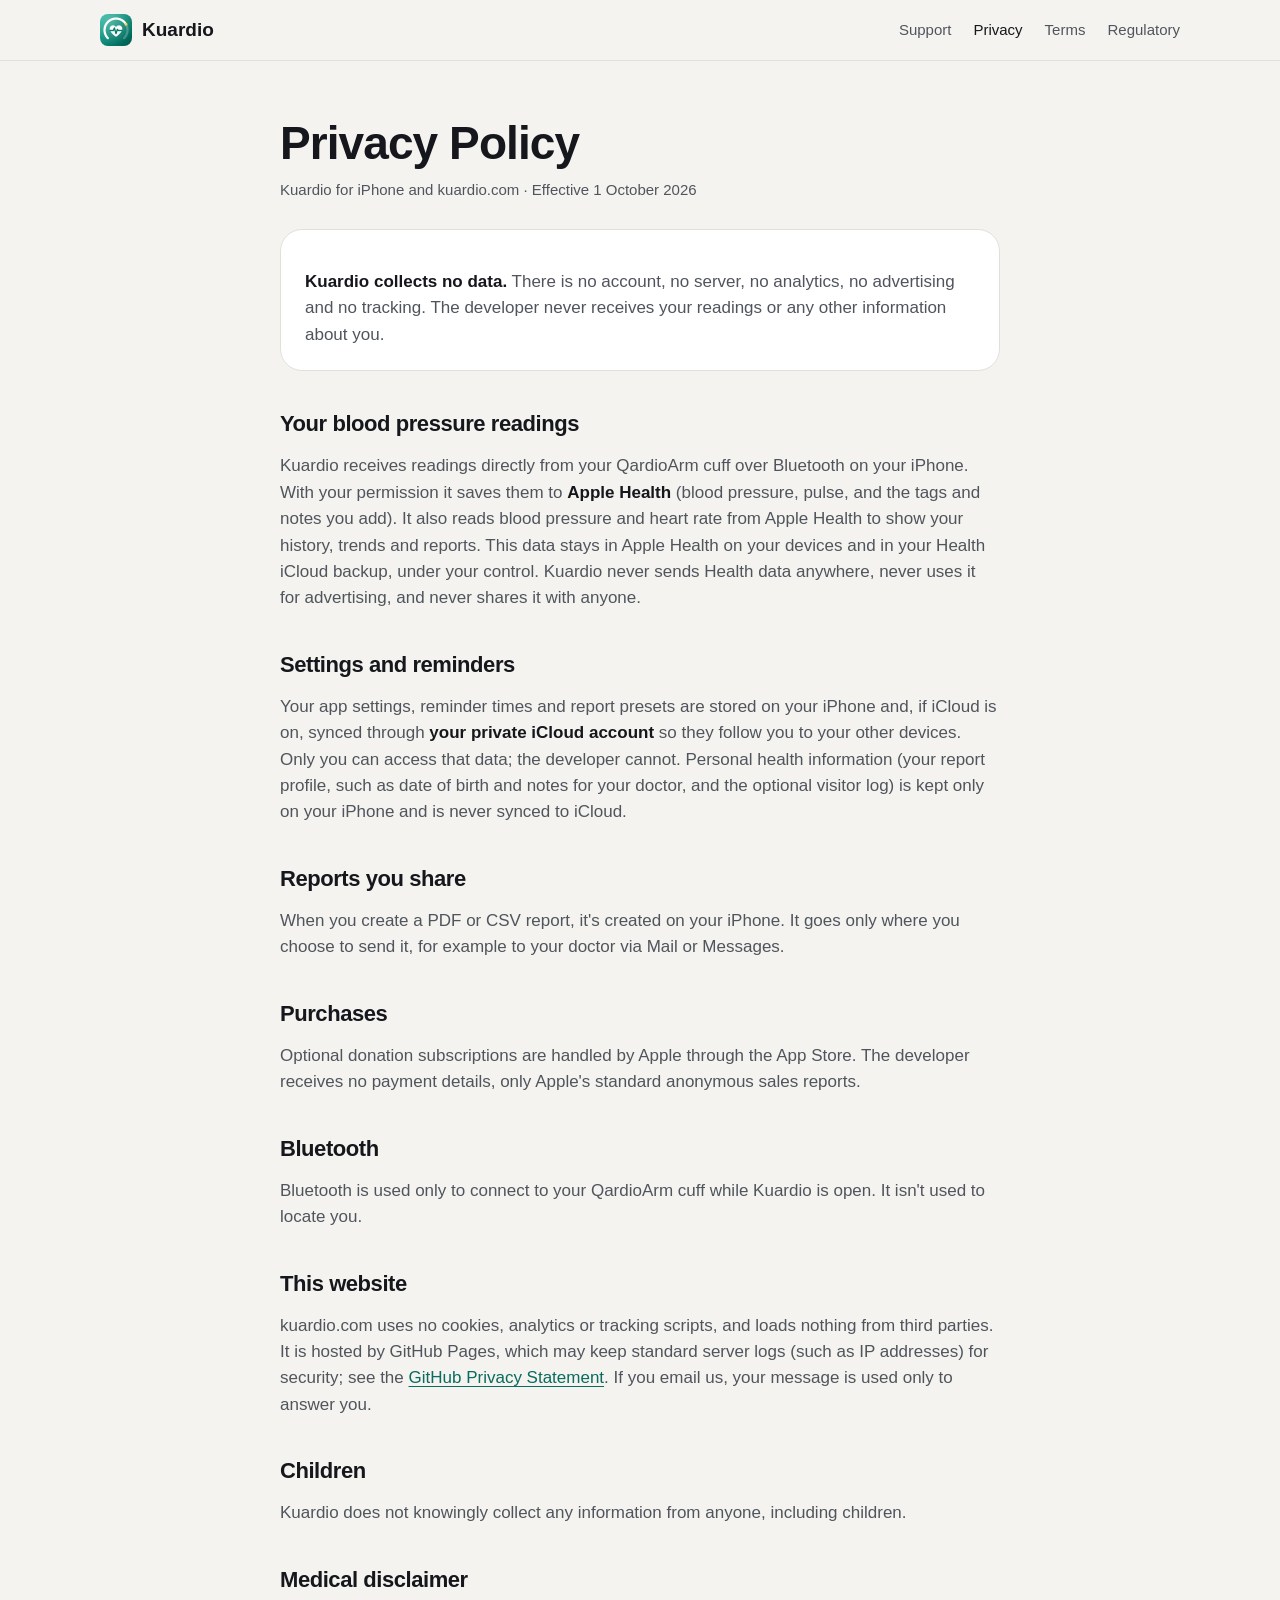
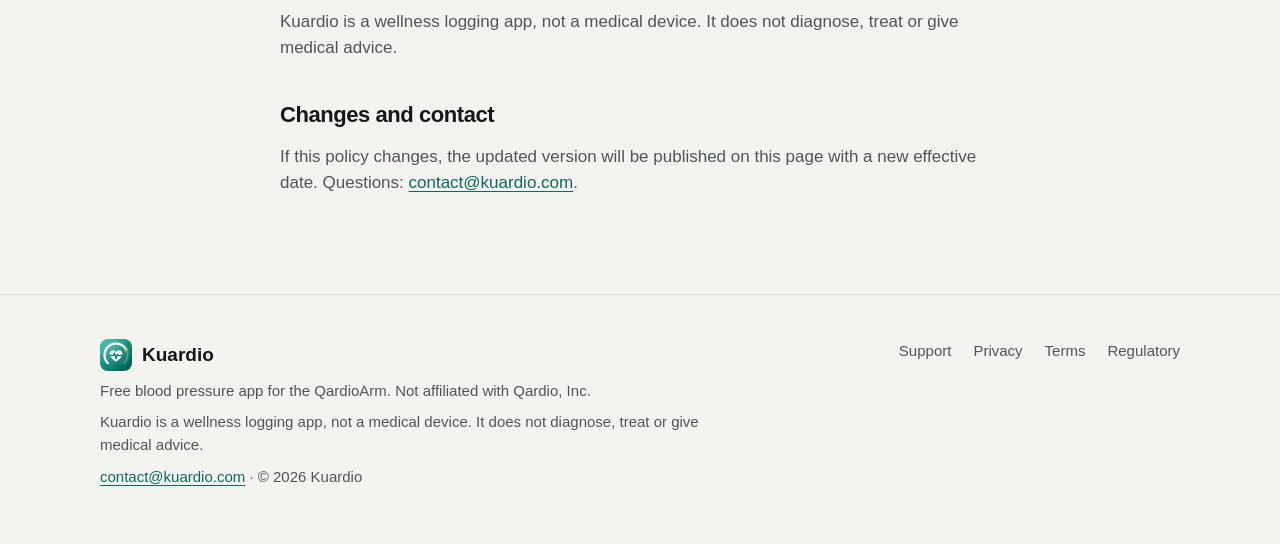
==== privacy.html @ b826f0f4 "Kuardio website: home, support, privacy, terms and regulatory pages Co-Authored-By: Claude Opus 5.5 " ====
<!doctype html>
<html lang="en">
<head>
<meta charset="utf-8">
<meta name="viewport" content="width=device-width, initial-scale=1">
<title>Privacy Policy – Kuardio</title>
<meta name="description" content="Kuardio collects no data: no account, no analytics, no tracking. Readings stay in Apple Health.">
<link rel="canonical" href="https://kuardio.com/privacy.html">
<meta name="theme-color" content="#0A6B5E">
<link rel="icon" href="/favicon.png">
<link rel="apple-touch-icon" href="/assets/img/apple-touch-icon.png">
<link rel="stylesheet" href="/assets/site.css">
</head>
<body>

<header class="site-header">
  <div class="wrap">
    <a class="brand" href="/"><img src="/assets/img/icon-512.png" alt="">Kuardio</a>
    <nav aria-label="Main">
      <a href="/support.html">Support</a>
      <a href="/privacy.html" class="optional" aria-current="page">Privacy</a>
      <a href="/terms.html" class="optional">Terms</a>
      <a href="/regulatory.html" class="optional">Regulatory</a>
    </nav>
  </div>
</header>

<main class="doc">
<h1>Privacy Policy</h1>
<p class="meta">Kuardio for iPhone and kuardio.com · Effective 1 October 2026</p>

<div class="card">
  <p><strong>Kuardio collects no data.</strong> There is no account, no server, no analytics, no advertising and no
    tracking. The developer never receives your readings or any other information about you.</p>
</div>

<h2>Your blood pressure readings</h2>
<p>Kuardio receives readings directly from your QardioArm cuff over Bluetooth on your iPhone. With your permission it
  saves them to <strong>Apple Health</strong> (blood pressure, pulse, and the tags and notes you add). It also reads blood
  pressure and heart rate from Apple Health to show your history, trends and reports. This data stays in Apple Health on
  your devices and in your Health iCloud backup, under your control. Kuardio never sends Health data anywhere, never uses
  it for advertising, and never shares it with anyone.</p>

<h2>Settings and reminders</h2>
<p>Your app settings, reminder times and report presets are stored on your iPhone and, if iCloud is on, synced through
  <strong>your private iCloud account</strong> so they follow you to your other devices. Only you can access that data;
  the developer cannot. Personal health information (your report profile, such as date of birth and notes for your
  doctor, and the optional visitor log) is kept only on your iPhone and is never synced to iCloud.</p>

<h2>Reports you share</h2>
<p>When you create a PDF or CSV report, it's created on your iPhone. It goes only where you choose to send it, for
  example to your doctor via Mail or Messages.</p>

<h2>Purchases</h2>
<p>Optional donation subscriptions are handled by Apple through the App Store. The developer receives no payment
  details, only Apple's standard anonymous sales reports.</p>

<h2>Bluetooth</h2>
<p>Bluetooth is used only to connect to your QardioArm cuff while Kuardio is open. It isn't used to locate you.</p>

<h2>This website</h2>
<p>kuardio.com uses no cookies, analytics or tracking scripts, and loads nothing from third parties. It is hosted by
  GitHub Pages, which may keep standard server logs (such as IP addresses) for security; see the
  <a href="https://docs.github.com/en/site-policy/privacy-policies/github-general-privacy-statement">GitHub Privacy
  Statement</a>. If you email us, your message is used only to answer you.</p>

<h2>Children</h2>
<p>Kuardio does not knowingly collect any information from anyone, including children.</p>

<h2>Medical disclaimer</h2>
<p>Kuardio is a wellness logging app, not a medical device. It does not diagnose, treat or give medical advice.</p>

<h2>Changes and contact</h2>
<p>If this policy changes, the updated version will be published on this page with a new effective date. Questions:
  <a href="mailto:contact@kuardio.com">contact@kuardio.com</a>.</p>
</main>

<footer class="site-footer">
  <div class="wrap">
    <div>
      <a class="brand" href="/"><img src="/assets/img/icon-512.png" alt="">Kuardio</a>
      <p>Free blood pressure app for the QardioArm. Not affiliated with Qardio, Inc.</p>
      <p>Kuardio is a wellness logging app, not a medical device. It does not diagnose, treat or give medical advice.</p>
      <p><a href="mailto:contact@kuardio.com">contact@kuardio.com</a> · © 2026 Kuardio</p>
    </div>
    <nav aria-label="Footer">
      <a href="/support.html">Support</a>
      <a href="/privacy.html">Privacy</a>
      <a href="/terms.html">Terms</a>
      <a href="/regulatory.html">Regulatory</a>
    </nav>
  </div>
</footer>
</body>
</html>
---- assets/site.css ----
/* Kuardio website. One stylesheet, no build step, no third-party code. */
:root {
  color-scheme: light dark;
  --bg: #F4F3EF;
  --surface: #FFFFFF;
  --ink: #15171C;
  --ink2: #50555D;
  --line: #E2E0DA;
  --accent: #0A6B5E;
  --accent-bright: #13A08B;
  --accent-ink: #FFFFFF;
  --hero: #07110F;
  --hero-ink: #F2F5F4;
  --hero-ink2: #A9B8B4;
  --radius: 22px;
  --max: 1120px;
}
@media (prefers-color-scheme: dark) {
  :root {
    --bg: #0B0D0F;
    --surface: #16191C;
    --ink: #F2F2EF;
    --ink2: #B1B7BE;
    --line: #262A2F;
    --accent: #4FD1BC;
    --accent-bright: #4FD1BC;
    --accent-ink: #04201B;
  }
}

* { box-sizing: border-box; }
html { scroll-behavior: smooth; -webkit-text-size-adjust: 100%; }
body {
  margin: 0;
  background: var(--bg);
  color: var(--ink);
  font: 17px/1.55 -apple-system, BlinkMacSystemFont, "SF Pro Text", "Helvetica Neue", Helvetica, Arial, sans-serif;
  -webkit-font-smoothing: antialiased;
}
img { max-width: 100%; display: block; }
a { color: var(--accent); text-underline-offset: 3px; }
h1, h2, h3 { line-height: 1.15; letter-spacing: -0.02em; margin: 0; }
.wrap { max-width: var(--max); margin: 0 auto; padding: 0 20px; }

/* Header */
.site-header {
  position: sticky; top: 0; z-index: 10;
  background: color-mix(in srgb, var(--bg) 82%, transparent);
  backdrop-filter: saturate(180%) blur(20px);
  -webkit-backdrop-filter: saturate(180%) blur(20px);
  border-bottom: 1px solid var(--line);
}
.site-header.on-hero { background: color-mix(in srgb, var(--hero) 78%, transparent); border-color: #ffffff14; }
.site-header .wrap { display: flex; align-items: center; justify-content: space-between; height: 60px; gap: 16px; }
.brand { display: flex; align-items: center; gap: 10px; font-weight: 700; font-size: 19px; color: var(--ink); text-decoration: none; }
.on-hero .brand, .on-hero nav a { color: var(--hero-ink); }
.brand img { width: 32px; height: 32px; border-radius: 8px; }
nav { display: flex; gap: 22px; }
nav a { color: var(--ink2); text-decoration: none; font-size: 15px; font-weight: 500; }
nav a:hover, nav a[aria-current="page"] { color: var(--ink); }
.on-hero nav a:hover { color: #fff; }
@media (max-width: 560px) { nav { gap: 14px; } nav a.optional { display: none; } }

/* Hero */
.hero {
  background:
    radial-gradient(900px 520px at 78% 40%, #13A08B55, transparent 60%),
    radial-gradient(700px 480px at 10% 110%, #0A6B5E66, transparent 60%),
    var(--hero);
  color: var(--hero-ink);
  overflow: hidden;
}
.hero .wrap { display: grid; grid-template-columns: 1.05fr 1fr; align-items: center; gap: 40px; padding-top: 72px; padding-bottom: 0; }
.hero h1 { font-size: clamp(38px, 5.4vw, 60px); font-weight: 800; }
.hero h1 span { color: #4FD1BC; }
.hero p.lead { color: var(--hero-ink2); font-size: 19px; margin: 20px 0 30px; max-width: 30em; }
.hero .copy { padding-bottom: 72px; }
.hero-phones { position: relative; height: 560px; }
.hero-phones .phone { position: absolute; width: 260px; }
.hero-phones .phone:first-child { left: 4%; top: 90px; transform: rotate(-6deg); }
.hero-phones .phone:last-child { right: 4%; top: 20px; z-index: 1; }
@media (max-width: 860px) {
  .hero .wrap { grid-template-columns: 1fr; padding-top: 48px; }
  .hero .copy { padding-bottom: 0; }
  .hero-phones { height: 400px; }
  .hero-phones .phone { width: min(190px, 46vw); }
  .hero-phones .phone:first-child { left: max(4px, calc(50% - 185px)); top: 60px; }
  .hero-phones .phone:last-child { right: max(4px, calc(50% - 185px)); }
}

.store-row { display: flex; flex-wrap: wrap; align-items: center; gap: 18px; }
.store-badge {
  display: inline-flex; align-items: center; gap: 10px;
  background: #000; color: #fff; border: 1px solid #ffffff55; border-radius: 12px;
  padding: 9px 18px 9px 14px; text-decoration: none; line-height: 1.1;
}
.store-badge svg { width: 26px; height: 26px; fill: #fff; }
.store-badge small { display: block; font-size: 11px; opacity: .85; }
.store-badge strong { font-size: 20px; font-weight: 600; letter-spacing: -0.01em; }
.chips { display: flex; flex-wrap: wrap; gap: 8px; }
.chip { font-size: 13px; font-weight: 600; color: var(--hero-ink); border: 1px solid #ffffff30; border-radius: 99px; padding: 5px 12px; }

/* Phone frame around a screenshot */
.phone {
  border-radius: 44px; padding: 9px; background: #1B1D20;
  box-shadow: 0 0 0 1.5px #3A3D42, 0 30px 60px -20px #000c, 0 18px 36px -18px #0008;
}
.phone img { border-radius: 36px; width: 100%; height: auto; }

/* Sections */
section.block { padding: 96px 0; }
.section-head { text-align: center; max-width: 760px; margin: 0 auto 56px; }
.section-head h2 { font-size: clamp(30px, 4vw, 44px); font-weight: 800; }
.section-head p { color: var(--ink2); font-size: 19px; margin: 12px 0 0; }
.section-head::after { content: ""; display: block; width: 34px; height: 2px; background: var(--ink); opacity: .6; margin: 26px auto 0; }

/* Features around a phone */
.feature-grid { display: grid; grid-template-columns: 1fr 300px 1fr; gap: 48px; align-items: center; }
.feature-col { display: grid; gap: 44px; }
.feature-col.left { text-align: right; }
.feature { display: grid; grid-template-columns: 56px 1fr; gap: 16px; align-items: start; }
.feature-col.left .feature { grid-template-columns: 1fr 56px; }
.feature-col.left .feature .icon { order: 2; }
.feature h3 { font-size: 19px; margin: 4px 0 6px; }
.feature p { margin: 0; color: var(--ink2); font-size: 16px; }
.icon {
  width: 56px; height: 56px; border-radius: 50%;
  display: grid; place-items: center;
  background: var(--accent); color: var(--accent-ink);
}
.icon svg { width: 26px; height: 26px; stroke: currentColor; fill: none; stroke-width: 2; stroke-linecap: round; stroke-linejoin: round; }
@media (max-width: 900px) {
  .feature-grid { grid-template-columns: 1fr; }
  .feature-grid .phone { max-width: 280px; margin: 0 auto; order: -1; }
  .feature-col.left { text-align: left; }
  .feature-col.left .feature { grid-template-columns: 56px 1fr; }
  .feature-col.left .feature .icon { order: 0; }
}

/* Alternating story rows */
.story { display: grid; grid-template-columns: 1fr 1fr; gap: 64px; align-items: center; padding: 40px 0; }
.story + .story { border-top: 1px solid var(--line); }
.story .phone { max-width: 290px; margin: 0 auto; }
.story h2 { font-size: clamp(28px, 3.6vw, 40px); font-weight: 800; margin-bottom: 18px; }
.story p { color: var(--ink2); font-size: 18px; margin: 0 0 14px; }
.story.flip .text { order: 2; }
@media (max-width: 820px) { .story { grid-template-columns: 1fr; gap: 32px; } .story.flip .text { order: 0; } }

/* Screenshot strip */
.shots {
  display: grid; grid-auto-flow: column; grid-auto-columns: 250px; gap: 28px;
  overflow-x: auto; scroll-snap-type: x mandatory; padding: 12px 20px 36px;
  scrollbar-width: thin;
}
.shots figure { margin: 0; scroll-snap-align: center; }
.shots figcaption { text-align: center; color: var(--ink2); font-size: 15px; margin-top: 14px; }
@media (min-width: 1200px) { .shots { justify-content: center; } }

/* Donation band */
.band { background: #0A6B5E; color: #FFFFFF; padding: 88px 0; }
.band .wrap { display: grid; grid-template-columns: 1fr 1.3fr; gap: 48px; align-items: center; }
.band h2 { font-size: clamp(38px, 5vw, 56px); font-weight: 800; }
.band p { font-size: 19px; margin: 0 0 14px; opacity: .92; }
.tiers { display: grid; grid-template-columns: repeat(2, minmax(0, 1fr)); gap: 10px; margin-top: 22px; }
.tier { border: 1px solid #FFFFFF55; border-radius: 14px; padding: 12px 14px; font-size: 15px; }
.tier strong { display: block; font-size: 16px; }
@media (max-width: 820px) { .band .wrap { grid-template-columns: 1fr; } }

/* FAQ */
.faq { max-width: 780px; margin: 0 auto; }
.faq details { background: var(--surface); border: 1px solid var(--line); border-radius: 16px; margin-bottom: 12px; }
.faq summary { cursor: pointer; list-style: none; padding: 18px 52px 18px 22px; font-weight: 600; font-size: 18px; position: relative; }
.faq summary::-webkit-details-marker { display: none; }
.faq summary::after { content: "+"; position: absolute; right: 22px; top: 14px; font-size: 26px; font-weight: 400; color: var(--accent); }
.faq details[open] summary::after { content: "–"; }
.faq details > div { padding: 0 22px 18px; color: var(--ink2); }
.faq details > div p { margin: 0 0 10px; }

/* Documents (support, privacy, terms, regulatory) */
.doc { max-width: 760px; margin: 0 auto; padding: 56px 20px 80px; }
.doc h1 { font-size: clamp(34px, 5vw, 46px); font-weight: 800; margin-bottom: 8px; }
.doc .meta { color: var(--ink2); font-size: 15px; margin: 0 0 28px; }
.doc h2 { font-size: 22px; margin: 40px 0 10px; }
.doc h3 { font-size: 18px; margin: 24px 0 8px; }
.doc p, .doc li { color: var(--ink2); }
.doc li { margin-bottom: 6px; }
.doc strong { color: var(--ink); }
.doc .card { background: var(--surface); border: 1px solid var(--line); border-radius: var(--radius); padding: 22px 24px; margin: 20px 0; }
.doc .card p:last-child { margin-bottom: 0; }
.doc table { width: 100%; border-collapse: collapse; font-size: 15px; margin: 12px 0; }
.doc th, .doc td { text-align: left; padding: 10px 8px; border-bottom: 1px solid var(--line); vertical-align: top; color: var(--ink2); }
.doc th { color: var(--ink); font-weight: 600; }
.doc .table-scroll { overflow-x: auto; }
.button {
  display: inline-block; background: var(--accent); color: var(--accent-ink);
  font-weight: 600; text-decoration: none; border-radius: 12px; padding: 12px 22px;
}
.toc { display: flex; flex-wrap: wrap; gap: 8px; margin: 0 0 8px; padding: 0; list-style: none; }
.toc a { display: inline-block; border: 1px solid var(--line); border-radius: 99px; padding: 5px 13px; font-size: 14px; text-decoration: none; color: var(--ink2); }

/* Footer */
.site-footer { border-top: 1px solid var(--line); padding: 44px 0 56px; color: var(--ink2); font-size: 15px; }
.site-footer .wrap { display: grid; grid-template-columns: 1.4fr 1fr; gap: 28px; }
.site-footer nav { flex-wrap: wrap; justify-content: flex-end; }
.site-footer p { margin: 8px 0 0; }
@media (max-width: 720px) { .site-footer .wrap { grid-template-columns: 1fr; } .site-footer nav { justify-content: flex-start; } }
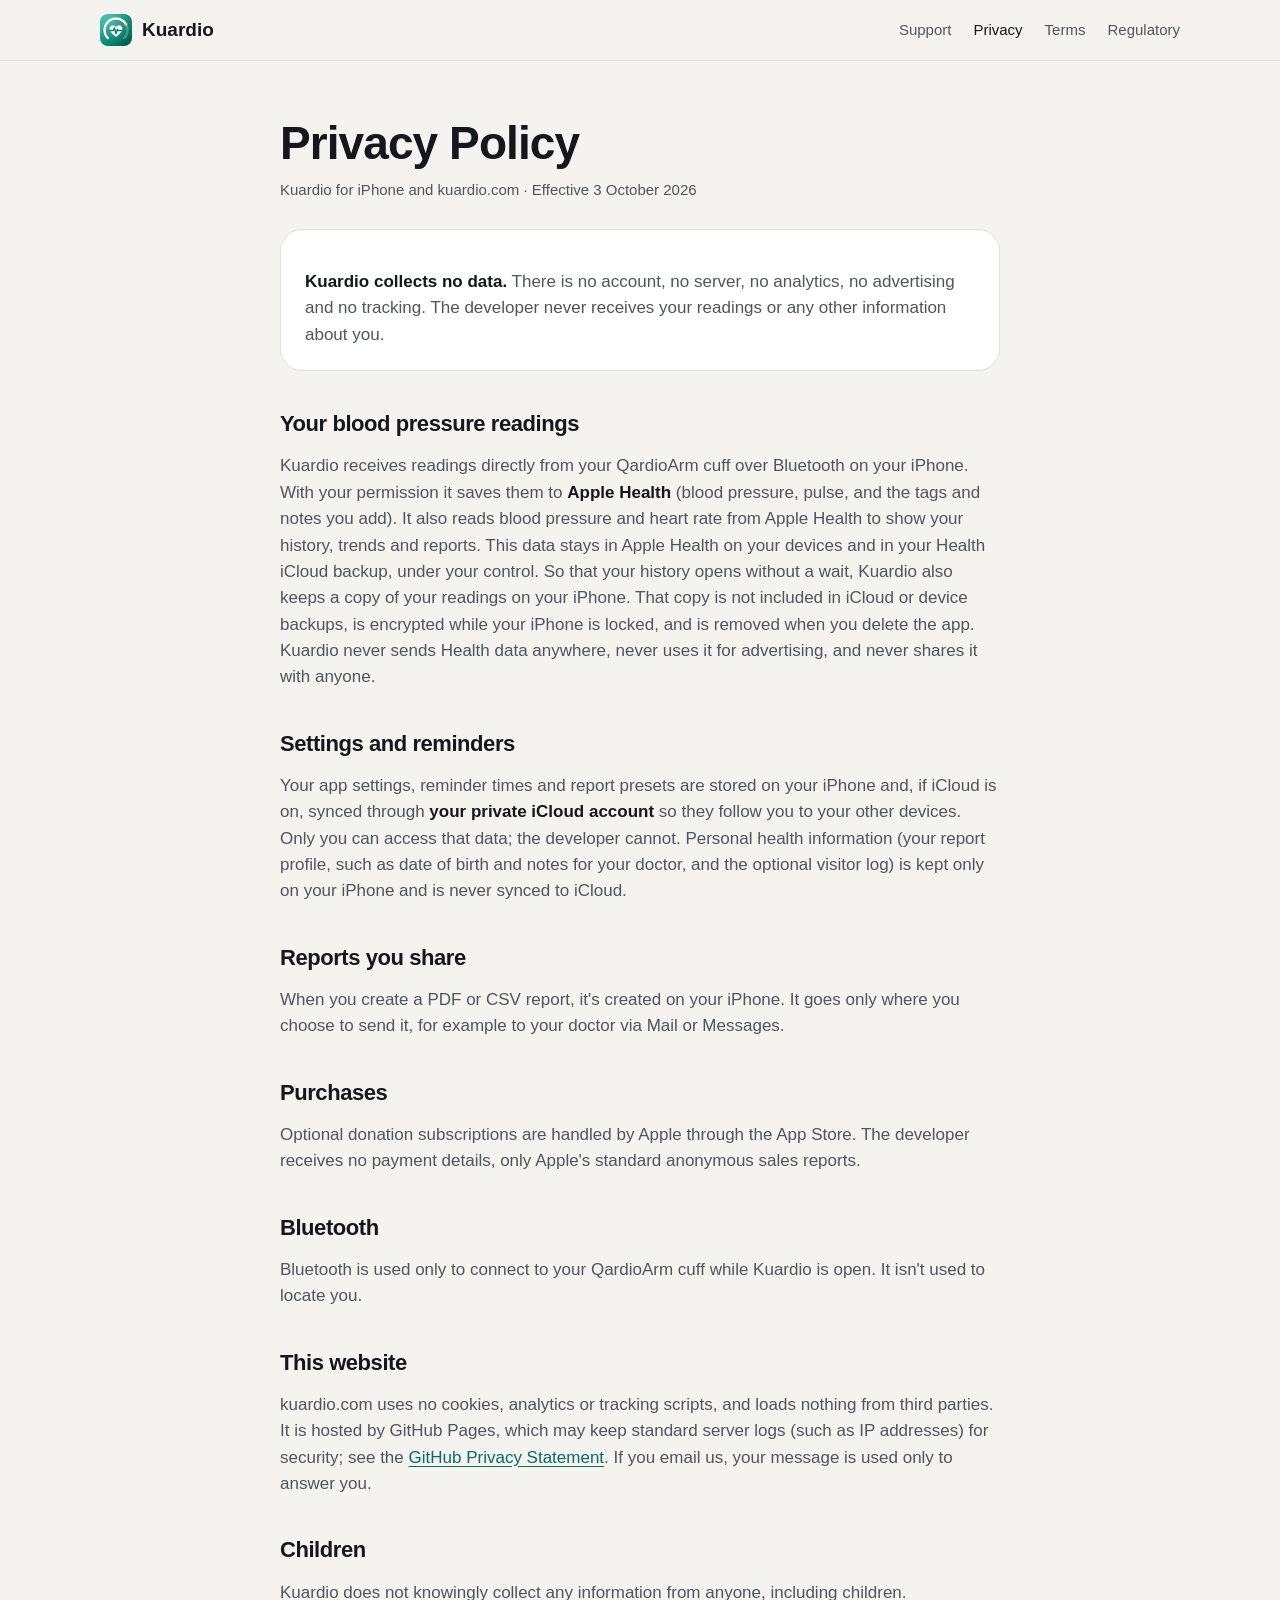
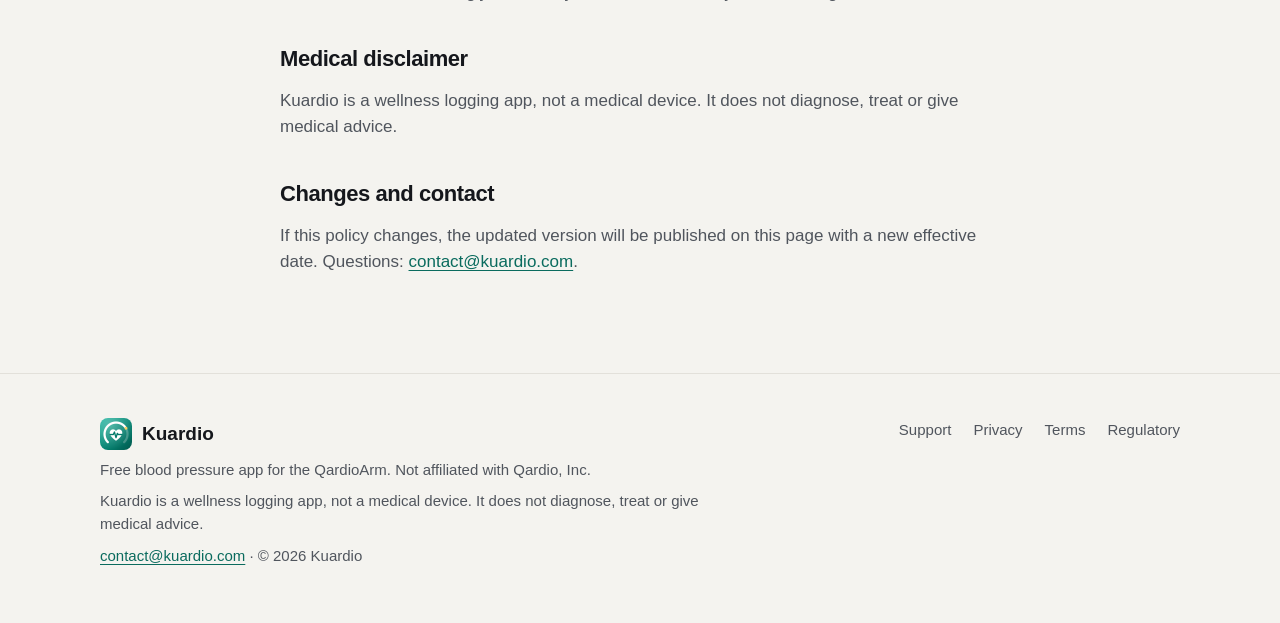
==== commit b230c781: "Privacy: Kuardio keeps a copy of readings on the iPhone so history opens quickly Co-Authored-By: Cla" ====
--- a/privacy.html
+++ b/privacy.html
@@ -6,6 +6,17 @@
 <title>Privacy Policy – Kuardio</title>
 <meta name="description" content="Kuardio collects no data: no account, no analytics, no tracking. Readings stay in Apple Health.">
 <link rel="canonical" href="https://kuardio.com/privacy.html">
+<meta property="og:type" content="website">
+<meta property="og:site_name" content="Kuardio">
+<meta property="og:locale" content="en_US">
+<meta property="og:title" content="Privacy Policy – Kuardio">
+<meta property="og:description" content="Kuardio collects no data: no account, no analytics, no tracking. Readings stay in Apple Health.">
+<meta property="og:url" content="https://kuardio.com/privacy.html">
+<meta property="og:image" content="https://kuardio.com/assets/img/og-image.jpg">
+<meta property="og:image:width" content="1200">
+<meta property="og:image:height" content="630">
+<meta property="og:image:alt" content="Kuardio: your QardioArm, back in action. Free iPhone app for the QardioArm blood pressure monitor.">
+<meta name="twitter:card" content="summary_large_image">
 <meta name="theme-color" content="#0A6B5E">
 <link rel="icon" href="/favicon.png">
 <link rel="apple-touch-icon" href="/assets/img/apple-touch-icon.png">
@@ -27,7 +38,7 @@
 
 <main class="doc">
 <h1>Privacy Policy</h1>
-<p class="meta">Kuardio for iPhone and kuardio.com · Effective 1 October 2026</p>
+<p class="meta">Kuardio for iPhone and kuardio.com · Effective 3 October 2026</p>
 
 <div class="card">
   <p><strong>Kuardio collects no data.</strong> There is no account, no server, no analytics, no advertising and no
@@ -38,8 +49,10 @@
 <p>Kuardio receives readings directly from your QardioArm cuff over Bluetooth on your iPhone. With your permission it
   saves them to <strong>Apple Health</strong> (blood pressure, pulse, and the tags and notes you add). It also reads blood
   pressure and heart rate from Apple Health to show your history, trends and reports. This data stays in Apple Health on
-  your devices and in your Health iCloud backup, under your control. Kuardio never sends Health data anywhere, never uses
-  it for advertising, and never shares it with anyone.</p>
+  your devices and in your Health iCloud backup, under your control. So that your history opens without a wait, Kuardio
+  also keeps a copy of your readings on your iPhone. That copy is not included in iCloud or device backups, is encrypted
+  while your iPhone is locked, and is removed when you delete the app. Kuardio never sends Health data anywhere, never
+  uses it for advertising, and never shares it with anyone.</p>
 
 <h2>Settings and reminders</h2>
 <p>Your app settings, reminder times and report presets are stored on your iPhone and, if iCloud is on, synced through
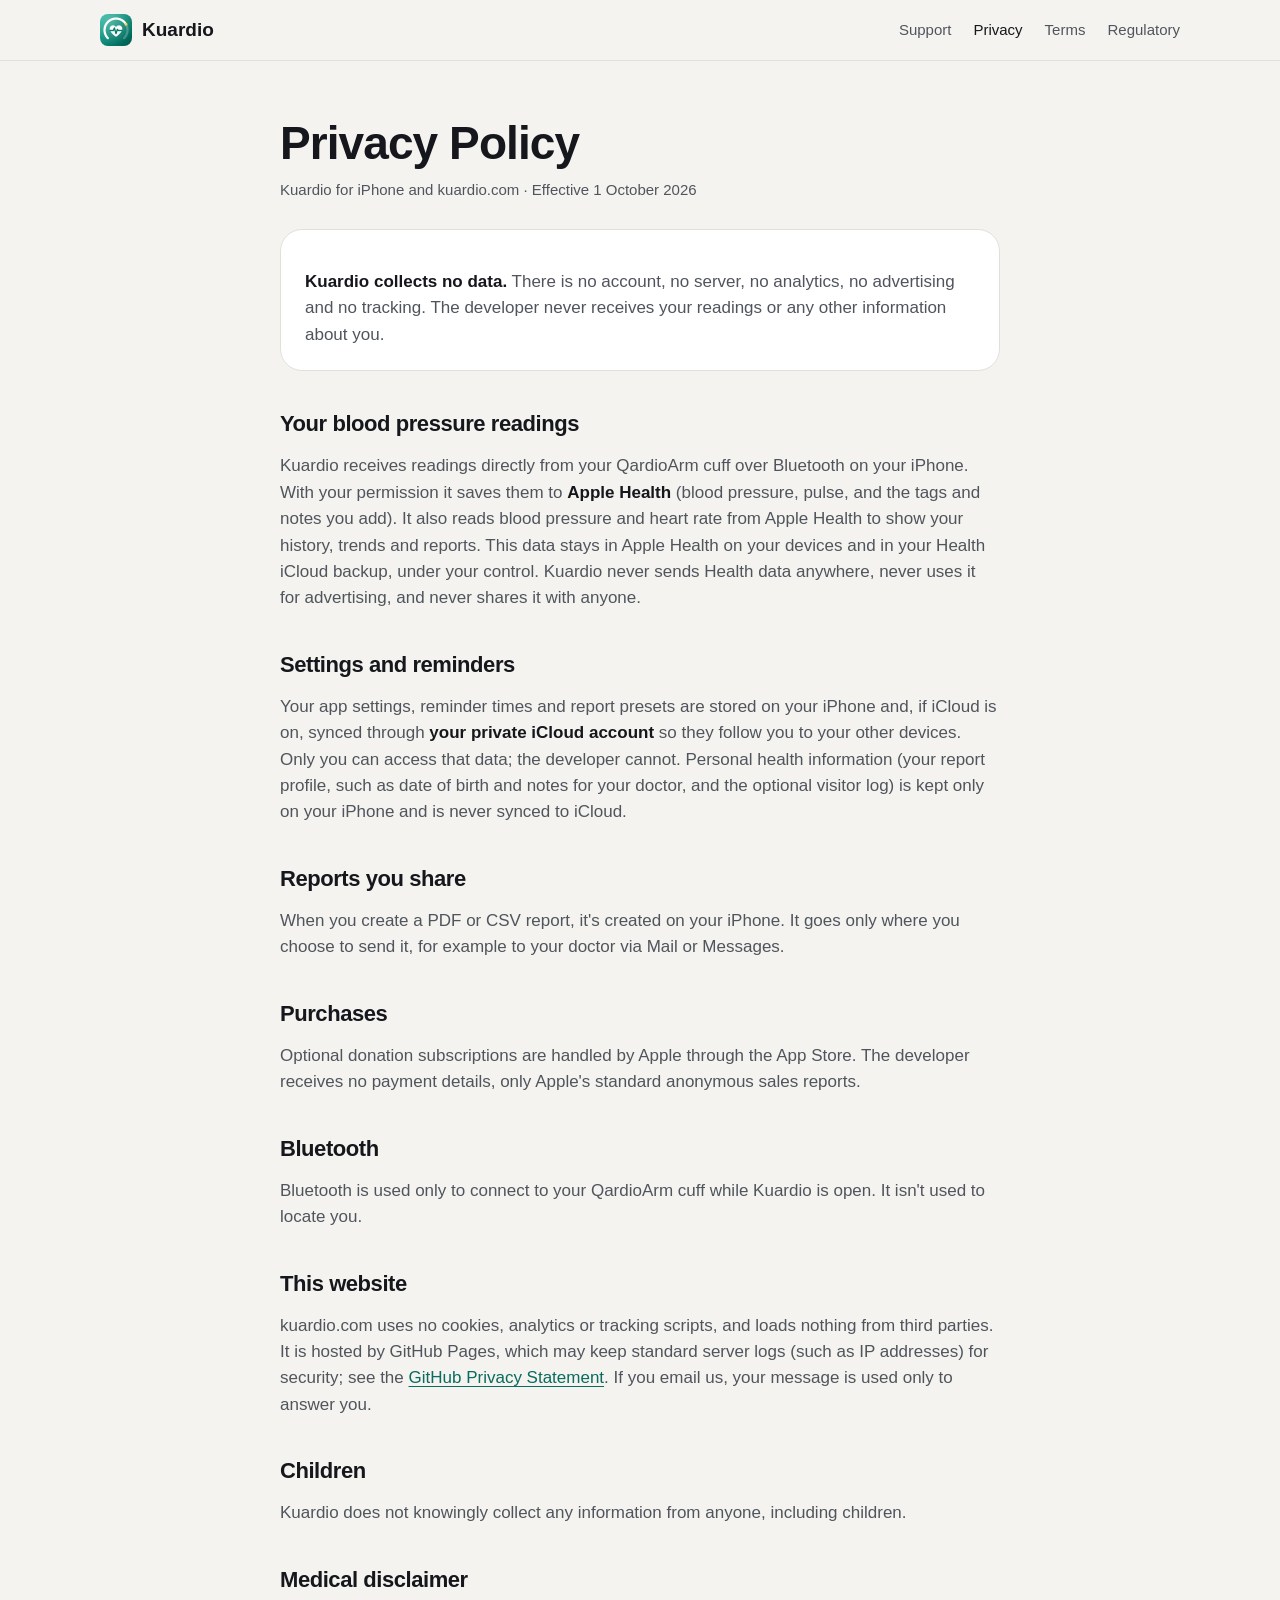
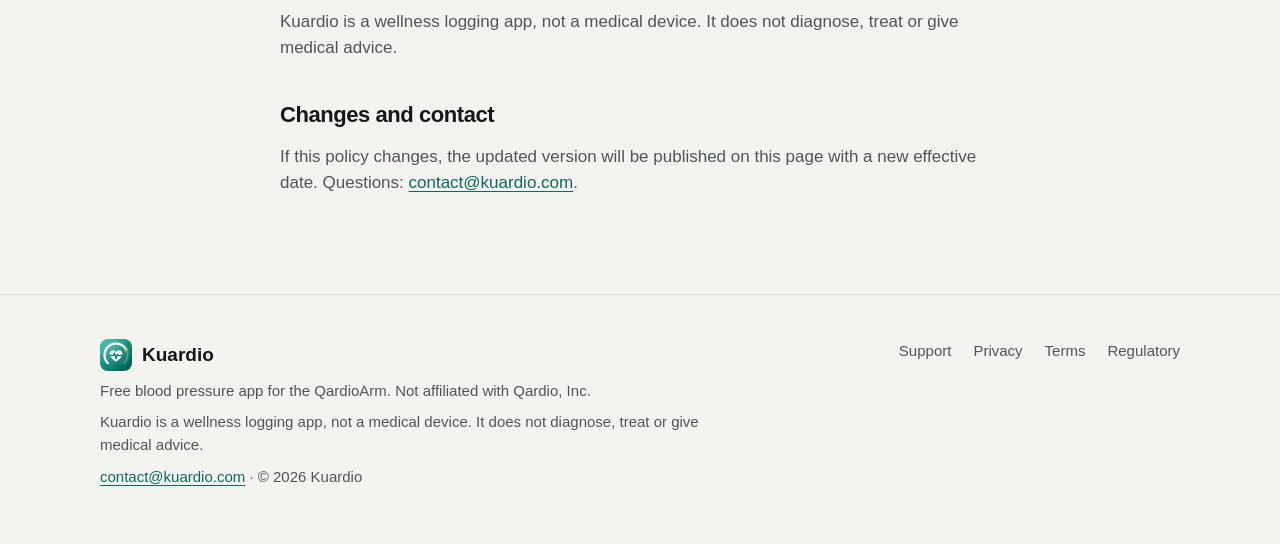
==== commit bba8be25: "Revert "Privacy: Kuardio keeps a copy of readings on the iPhone so history opens quickly" Build 1.0 " ====
--- a/privacy.html
+++ b/privacy.html
@@ -38,7 +38,7 @@
 
 <main class="doc">
 <h1>Privacy Policy</h1>
-<p class="meta">Kuardio for iPhone and kuardio.com · Effective 3 October 2026</p>
+<p class="meta">Kuardio for iPhone and kuardio.com · Effective 1 October 2026</p>
 
 <div class="card">
   <p><strong>Kuardio collects no data.</strong> There is no account, no server, no analytics, no advertising and no
@@ -49,10 +49,8 @@
 <p>Kuardio receives readings directly from your QardioArm cuff over Bluetooth on your iPhone. With your permission it
   saves them to <strong>Apple Health</strong> (blood pressure, pulse, and the tags and notes you add). It also reads blood
   pressure and heart rate from Apple Health to show your history, trends and reports. This data stays in Apple Health on
-  your devices and in your Health iCloud backup, under your control. So that your history opens without a wait, Kuardio
-  also keeps a copy of your readings on your iPhone. That copy is not included in iCloud or device backups, is encrypted
-  while your iPhone is locked, and is removed when you delete the app. Kuardio never sends Health data anywhere, never
-  uses it for advertising, and never shares it with anyone.</p>
+  your devices and in your Health iCloud backup, under your control. Kuardio never sends Health data anywhere, never uses
+  it for advertising, and never shares it with anyone.</p>
 
 <h2>Settings and reminders</h2>
 <p>Your app settings, reminder times and report presets are stored on your iPhone and, if iCloud is on, synced through
